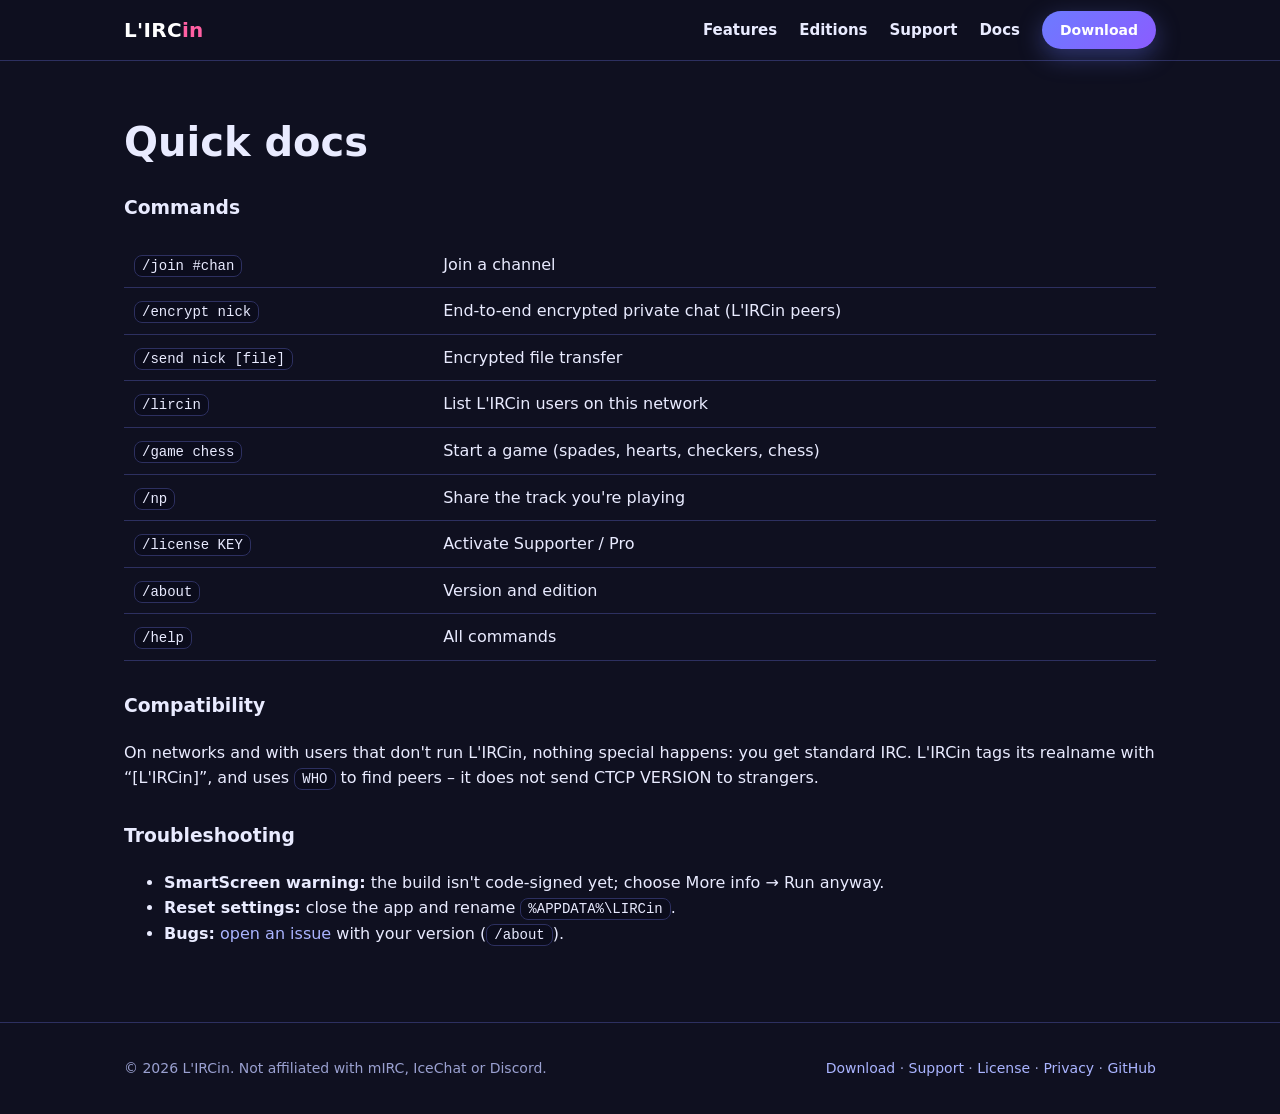
==== docs.html @ da0b96df "Beta 1.1.0-beta.1: offline licensing, website, bug analysis, avatar/TLS hardening Co-authored-by: Co" ====
<!doctype html><html lang="en"><head><meta charset="utf-8"><meta name="viewport" content="width=device-width,initial-scale=1">
<title>L'IRCin Docs</title><link rel="stylesheet" href="assets/style.css"><script src="assets/config.js"></script></head><body>
<div class="page"><div class="wrap"><h1>Quick docs</h1>
<h3>Commands</h3><table>
<tr><td><code>/join #chan</code></td><td>Join a channel</td></tr><tr><td><code>/encrypt nick</code></td><td>End-to-end encrypted private chat (L'IRCin peers)</td></tr>
<tr><td><code>/send nick [file]</code></td><td>Encrypted file transfer</td></tr><tr><td><code>/lircin</code></td><td>List L'IRCin users on this network</td></tr>
<tr><td><code>/game chess</code></td><td>Start a game (spades, hearts, checkers, chess)</td></tr><tr><td><code>/np</code></td><td>Share the track you're playing</td></tr>
<tr><td><code>/license KEY</code></td><td>Activate Supporter / Pro</td></tr><tr><td><code>/about</code></td><td>Version and edition</td></tr><tr><td><code>/help</code></td><td>All commands</td></tr></table>
<h3>Compatibility</h3><p>On networks and with users that don't run L'IRCin, nothing special happens: you get standard IRC. L'IRCin tags its realname with “[L'IRCin]”, and uses <code>WHO</code> to find peers – it does not send CTCP VERSION to strangers.</p>
<h3>Troubleshooting</h3><ul><li><strong>SmartScreen warning:</strong> the build isn't code-signed yet; choose More info → Run anyway.</li><li><strong>Reset settings:</strong> close the app and rename <code>%APPDATA%\LIRCin</code>.</li><li><strong>Bugs:</strong> <a href="https://github.com/TheRealRickPrime/LIRCin/issues">open an issue</a> with your version (<code>/about</code>).</li></ul>
</div></div><script src="assets/site.js"></script></body></html>
---- assets/style.css ----
:root{--bg:#0f1020;--bg2:#171833;--card:#1d1f3d;--line:#2d3060;--tx:#e9ebff;--mut:#9aa0d0;--acc:#6c7bff;--acc2:#ff5fa2;--ok:#3ddc97}
*{box-sizing:border-box}html{scroll-behavior:smooth}
body{margin:0;background:var(--bg);color:var(--tx);font:16px/1.6 "Segoe UI",Tahoma,system-ui,sans-serif}
a{color:#aab4ff;text-decoration:none}a:hover{text-decoration:underline}
.wrap{max-width:1080px;margin:0 auto;padding:0 24px}
nav{position:sticky;top:0;z-index:9;background:rgba(15,16,32,.85);backdrop-filter:blur(10px);border-bottom:1px solid var(--line)}
nav .wrap{display:flex;align-items:center;gap:22px;height:60px}
.logo{font-weight:800;font-size:20px;color:#fff;letter-spacing:.3px}.logo b{color:var(--acc2)}
nav .sp{flex:1}nav a.l{color:var(--tx);font-weight:600;font-size:15px}
.btn{display:inline-block;background:linear-gradient(135deg,var(--acc),#8b5cff);color:#fff!important;font-weight:700;padding:12px 24px;border-radius:999px;border:0;box-shadow:0 8px 24px rgba(108,123,255,.35);cursor:pointer;transition:.15s}
.btn:hover{transform:translateY(-2px);text-decoration:none}
.btn.alt{background:transparent;border:1.5px solid var(--line);box-shadow:none}
.btn.sm{padding:8px 18px;font-size:14px}
.hero{padding:90px 0 70px;background:radial-gradient(900px 400px at 75% 0,rgba(139,92,255,.35),transparent),radial-gradient(700px 400px at 10% 20%,rgba(255,95,162,.18),transparent)}
.hero .wrap{display:grid;grid-template-columns:1.05fr 1fr;gap:48px;align-items:center}
h1{font-size:54px;line-height:1.05;margin:0 0 18px;font-weight:900}h1 em{font-style:normal;background:linear-gradient(90deg,var(--acc),var(--acc2));-webkit-background-clip:text;background-clip:text;color:transparent}
.lead{font-size:19px;color:var(--mut);margin:0 0 28px}.row{display:flex;gap:14px;flex-wrap:wrap}
.note{font-size:13px;color:var(--mut);margin-top:14px}
.mock{border-radius:12px;overflow:hidden;border:1px solid var(--line);background:var(--bg2);box-shadow:0 30px 80px rgba(0,0,0,.55);font-size:13px}
.mock .tb{height:30px;background:#242759;display:flex;align-items:center;padding:0 12px;font-family:Tahoma,sans-serif;font-size:12px;gap:8px}
.mock .tb i{margin-left:auto;letter-spacing:10px;color:var(--mut);font-style:normal}
.mock .body{display:grid;grid-template-columns:50px 120px 1fr 90px;height:270px}
.mock .rail{background:#12132b;display:flex;flex-direction:column;gap:8px;align-items:center;padding-top:10px}
.mock .rail span{width:30px;height:30px;border-radius:50%;background:var(--acc)}.mock .rail span:nth-child(2){background:var(--acc2)}.mock .rail span:nth-child(3){background:var(--ok)}
.mock .side{background:#181a38;padding:10px;color:var(--mut);line-height:1.9}.mock .side b{color:#fff}
.mock .chat{padding:12px;background:linear-gradient(160deg,#141538,#2a1d55 60%,#3b1d4b)}
.mock .chat p{margin:0 0 7px}.n1{color:#7fd0ff}.n2{color:#ff9bd0}.n3{color:#8dffb8}
.mock .mem{background:#181a38;padding:10px;color:var(--mut);line-height:1.9;border-left:1px solid var(--line)}
section{padding:72px 0}section.alt{background:var(--bg2)}
h2{font-size:34px;margin:0 0 10px;font-weight:800}.sub{color:var(--mut);margin:0 0 36px;max-width:640px}
.grid{display:grid;grid-template-columns:repeat(3,1fr);gap:18px}
.card{background:var(--card);border:1px solid var(--line);border-radius:16px;padding:24px}
.card h3{margin:0 0 6px;font-size:18px}.card p{margin:0;color:var(--mut);font-size:15px}.ic{font-size:28px;margin-bottom:8px}
.tiers{display:grid;grid-template-columns:repeat(3,1fr);gap:18px;align-items:stretch}
.tier{display:flex;flex-direction:column}.tier .price{font-size:34px;font-weight:900;margin:6px 0}.tier ul{padding-left:18px;color:var(--mut);flex:1}
.tier.hot{border-color:var(--acc);box-shadow:0 0 0 1px var(--acc),0 20px 50px rgba(108,123,255,.25)}
.pill{display:inline-block;font-size:12px;font-weight:700;padding:2px 10px;border-radius:99px;background:var(--acc2);color:#fff;margin-left:6px}
.pill.beta{background:#e6a817;color:#222}
.rel{display:flex;gap:16px;align-items:center;justify-content:space-between;background:var(--card);border:1px solid var(--line);border-radius:14px;padding:18px 22px;margin-bottom:12px;flex-wrap:wrap}
.rel small{color:var(--mut)}
code,pre{background:#0b0c1c;border:1px solid var(--line);border-radius:8px;padding:2px 7px;font-family:Consolas,monospace;font-size:14px}
pre{padding:14px;overflow:auto}
footer{border-top:1px solid var(--line);padding:34px 0;color:var(--mut);font-size:14px}
footer .wrap{display:flex;justify-content:space-between;gap:20px;flex-wrap:wrap}
.page{padding:60px 0}.page h1{font-size:40px}.page h3{margin-top:30px}
table{border-collapse:collapse;width:100%}td,th{border-bottom:1px solid var(--line);padding:10px;text-align:left}th{color:var(--mut)}
@media(max-width:820px){.hero .wrap,.grid,.tiers{grid-template-columns:1fr}h1{font-size:38px}nav a.l{display:none}}
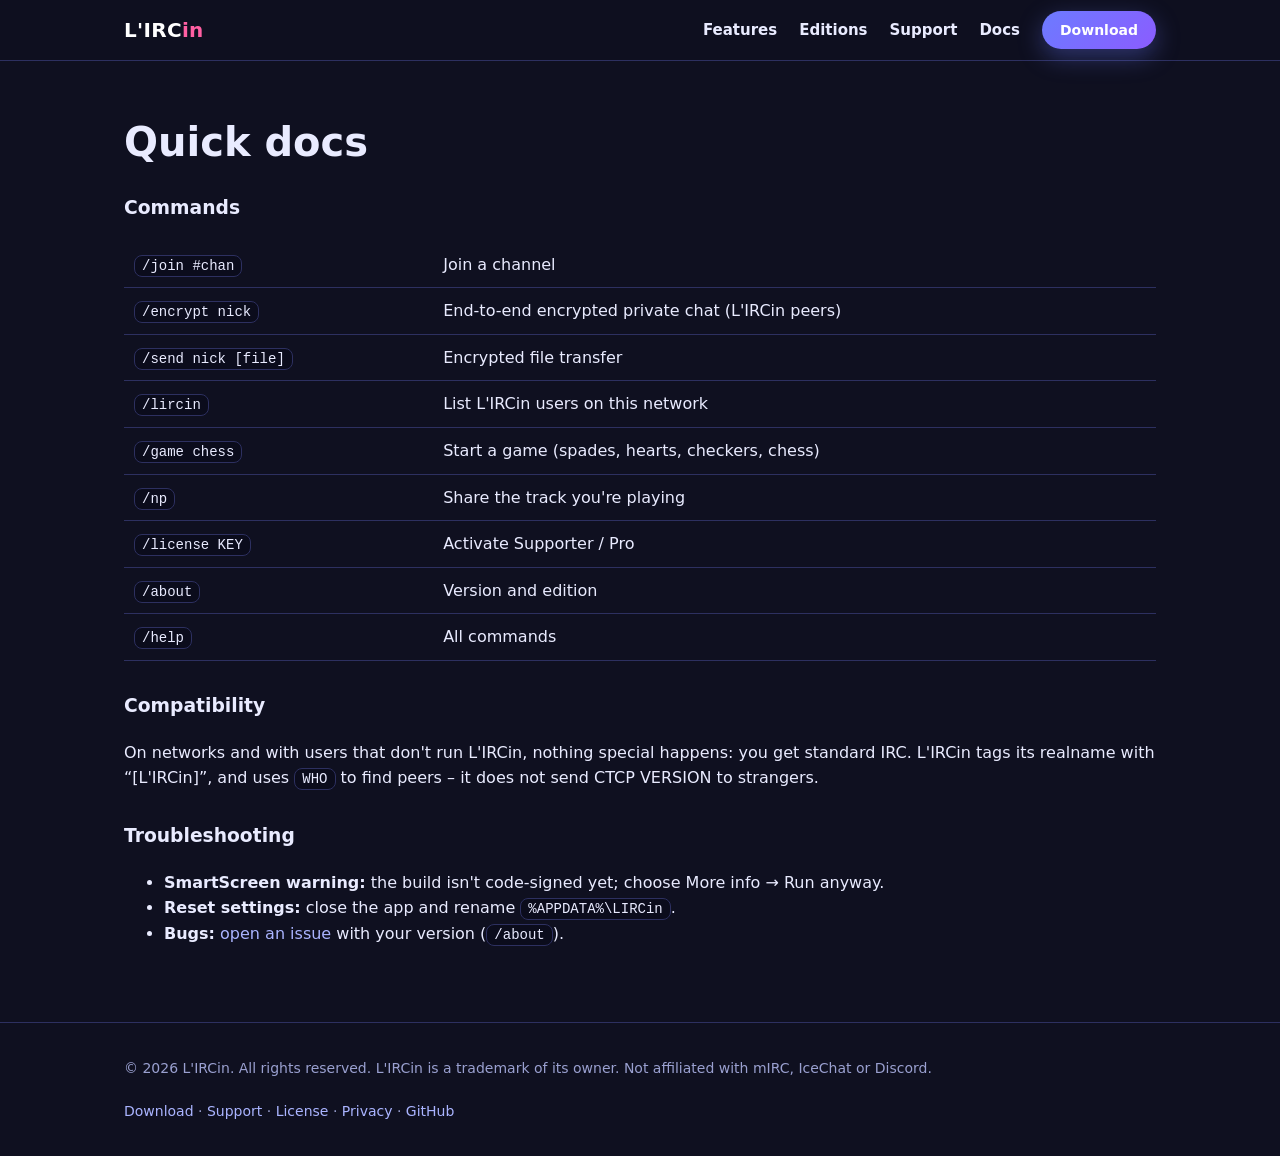
==== commit c6bb89e4: "Site: copyright notices; point links at lircin/LIRCin Co-authored-by: Copilot App <223556219+Copilot" ====
--- a/docs.html
+++ b/docs.html
@@ -7,5 +7,5 @@
 <tr><td><code>/game chess</code></td><td>Start a game (spades, hearts, checkers, chess)</td></tr><tr><td><code>/np</code></td><td>Share the track you're playing</td></tr>
 <tr><td><code>/license KEY</code></td><td>Activate Supporter / Pro</td></tr><tr><td><code>/about</code></td><td>Version and edition</td></tr><tr><td><code>/help</code></td><td>All commands</td></tr></table>
 <h3>Compatibility</h3><p>On networks and with users that don't run L'IRCin, nothing special happens: you get standard IRC. L'IRCin tags its realname with “[L'IRCin]”, and uses <code>WHO</code> to find peers – it does not send CTCP VERSION to strangers.</p>
-<h3>Troubleshooting</h3><ul><li><strong>SmartScreen warning:</strong> the build isn't code-signed yet; choose More info → Run anyway.</li><li><strong>Reset settings:</strong> close the app and rename <code>%APPDATA%\LIRCin</code>.</li><li><strong>Bugs:</strong> <a href="https://github.com/TheRealRickPrime/LIRCin/issues">open an issue</a> with your version (<code>/about</code>).</li></ul>
+<h3>Troubleshooting</h3><ul><li><strong>SmartScreen warning:</strong> the build isn't code-signed yet; choose More info → Run anyway.</li><li><strong>Reset settings:</strong> close the app and rename <code>%APPDATA%\LIRCin</code>.</li><li><strong>Bugs:</strong> <a href="https://github.com/lircin/LIRCin/issues">open an issue</a> with your version (<code>/about</code>).</li></ul>
 </div></div><script src="assets/site.js"></script></body></html>
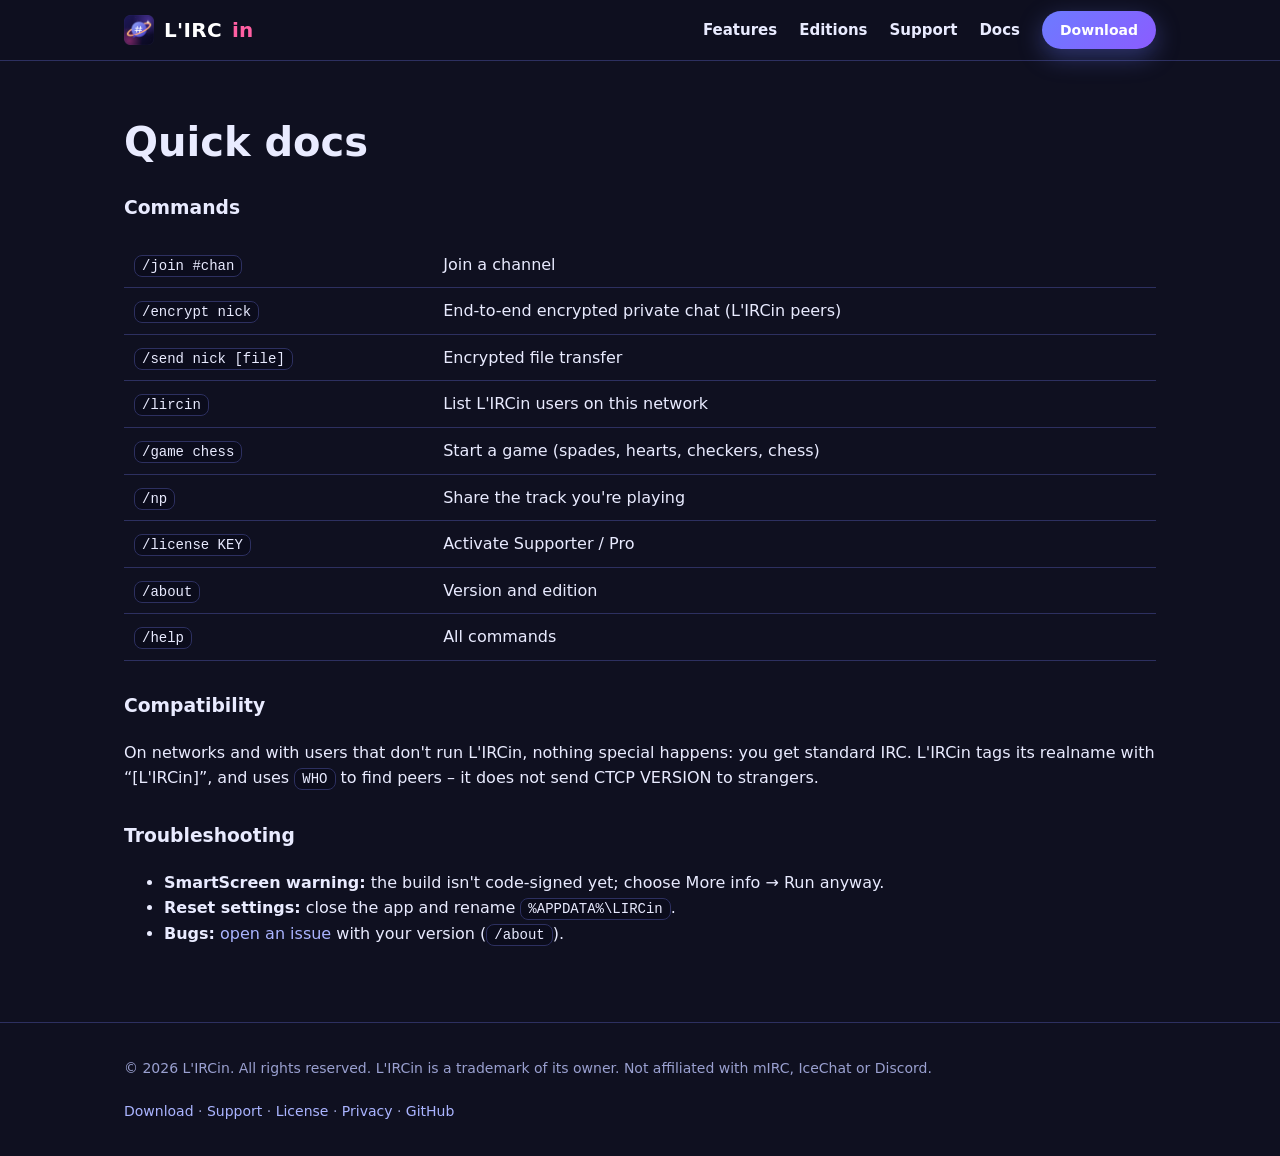
==== commit 063e4fa0: "Add app icon (space/planet), favicon and site logo Co-authored-by: Copilot App <223556219+Copilot@us" ====
--- a/docs.html
+++ b/docs.html
@@ -1,5 +1,5 @@
 <!doctype html><html lang="en"><head><meta charset="utf-8"><meta name="viewport" content="width=device-width,initial-scale=1">
-<title>L'IRCin Docs</title><link rel="stylesheet" href="assets/style.css"><script src="assets/config.js"></script></head><body>
+<title>L'IRCin Docs</title><link rel="icon" href="favicon.ico"><link rel="stylesheet" href="assets/style.css"><script src="assets/config.js"></script></head><body>
 <div class="page"><div class="wrap"><h1>Quick docs</h1>
 <h3>Commands</h3><table>
 <tr><td><code>/join #chan</code></td><td>Join a channel</td></tr><tr><td><code>/encrypt nick</code></td><td>End-to-end encrypted private chat (L'IRCin peers)</td></tr>
--- a/assets/style.css
+++ b/assets/style.css
@@ -45,3 +45,4 @@
 .page{padding:60px 0}.page h1{font-size:40px}.page h3{margin-top:30px}
 table{border-collapse:collapse;width:100%}td,th{border-bottom:1px solid var(--line);padding:10px;text-align:left}th{color:var(--mut)}
 @media(max-width:820px){.hero .wrap,.grid,.tiers{grid-template-columns:1fr}h1{font-size:38px}nav a.l{display:none}}
+.logo{display:flex;align-items:center;gap:10px}.logo img{width:30px;height:30px}
